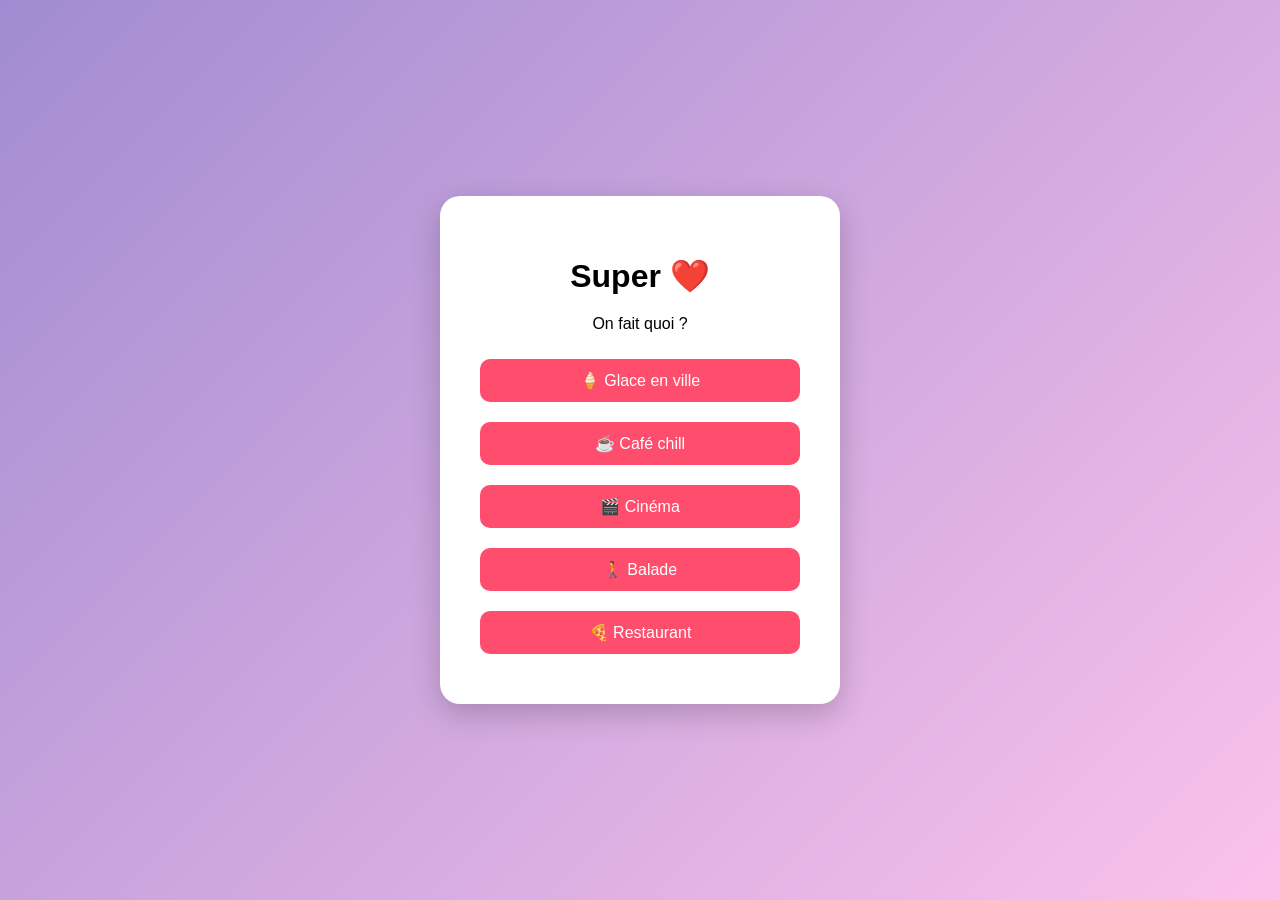
==== activities.html @ 4b6b656b "Create activities.html" ====
<!DOCTYPE html>
<html lang="fr">
<head>
<meta charset="UTF-8">
<title>Activités ❤️</title>

<style>
body{
    margin:0;
    height:100vh;
    display:flex;
    justify-content:center;
    align-items:center;
    font-family:Arial;
    background: linear-gradient(135deg, #a18cd1, #fbc2eb);
}

.card{
    background:white;
    padding:40px;
    border-radius:20px;
    text-align:center;
    box-shadow:0 10px 30px rgba(0,0,0,0.2);
    width:320px;
}

h1{
    margin-bottom:20px;
}

button{
    width:100%;
    margin:10px 0;
    padding:12px;
    font-size:16px;
    border:none;
    border-radius:10px;
    cursor:pointer;
    transition:0.2s;
    background:#ff4d6d;
    color:white;
}

button:hover{
    transform:scale(1.05);
}
</style>
</head>

<body>

<div class="card">
    <h1>Super ❤️</h1>
    <p>On fait quoi ?</p>

    <button onclick="choix('🍦 Glace en ville')">🍦 Glace en ville</button>
    <button onclick="choix('☕ Café chill')">☕ Café chill</button>
    <button onclick="choix('🎬 Cinéma')">🎬 Cinéma</button>
    <button onclick="choix('🚶 Balade')">🚶 Balade</button>
    <button onclick="choix('🍕 Restaurant')">🍕 Restaurant</button>
</div>

<script>
function choix(activite){
    localStorage.setItem("activite", activite);
    window.location.href = "date.html";
}
</script>

</body>
</html>
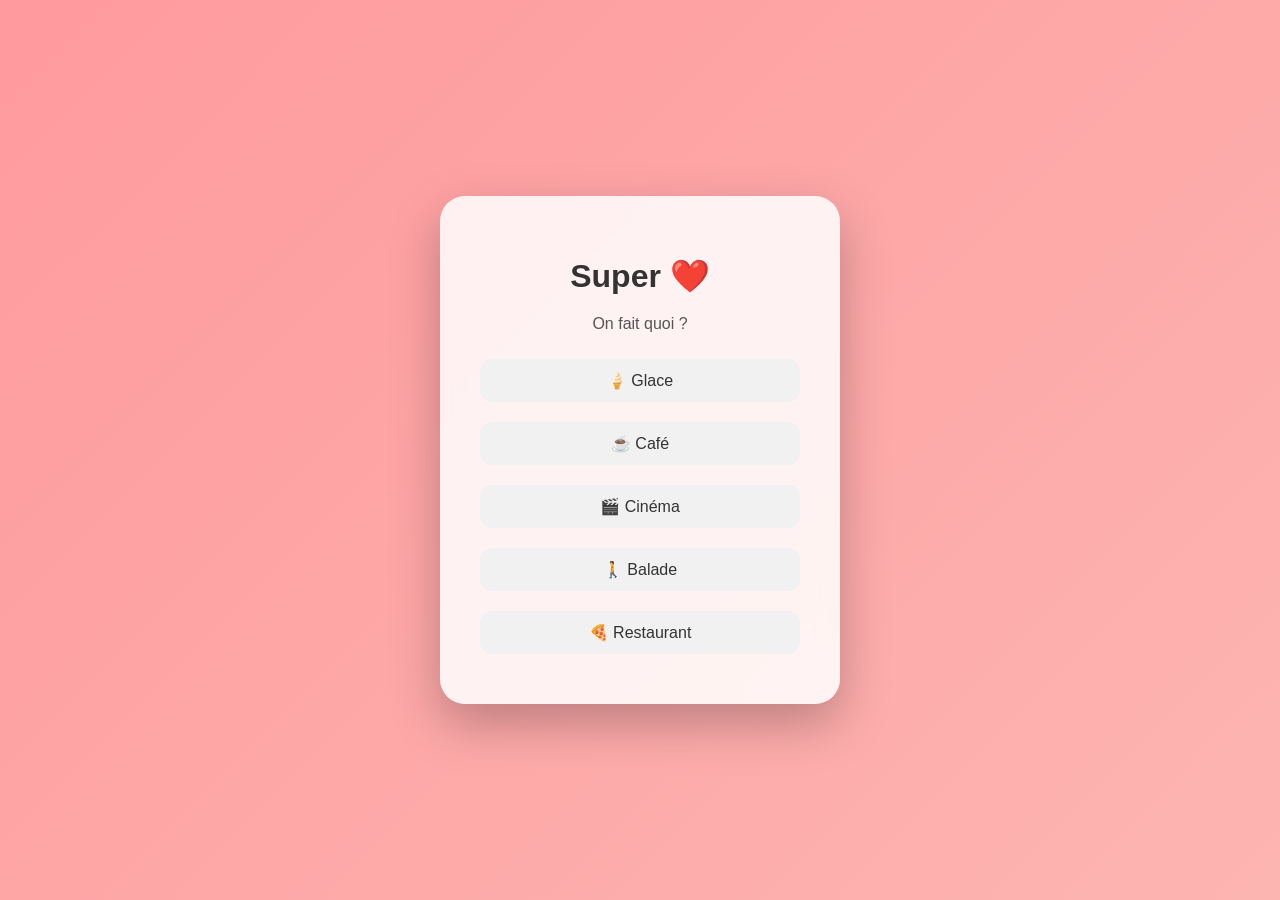
==== commit 54f72c4d: "Update activities.html" ====
--- a/activities.html
+++ b/activities.html
@@ -3,48 +3,7 @@
 <head>
 <meta charset="UTF-8">
 <title>Activités ❤️</title>
-
-<style>
-body{
-    margin:0;
-    height:100vh;
-    display:flex;
-    justify-content:center;
-    align-items:center;
-    font-family:Arial;
-    background: linear-gradient(135deg, #a18cd1, #fbc2eb);
-}
-
-.card{
-    background:white;
-    padding:40px;
-    border-radius:20px;
-    text-align:center;
-    box-shadow:0 10px 30px rgba(0,0,0,0.2);
-    width:320px;
-}
-
-h1{
-    margin-bottom:20px;
-}
-
-button{
-    width:100%;
-    margin:10px 0;
-    padding:12px;
-    font-size:16px;
-    border:none;
-    border-radius:10px;
-    cursor:pointer;
-    transition:0.2s;
-    background:#ff4d6d;
-    color:white;
-}
-
-button:hover{
-    transform:scale(1.05);
-}
-</style>
+<link rel="stylesheet" href="style.css">
 </head>
 
 <body>
@@ -53,17 +12,17 @@
     <h1>Super ❤️</h1>
     <p>On fait quoi ?</p>
 
-    <button onclick="choix('🍦 Glace en ville')">🍦 Glace en ville</button>
-    <button onclick="choix('☕ Café chill')">☕ Café chill</button>
-    <button onclick="choix('🎬 Cinéma')">🎬 Cinéma</button>
-    <button onclick="choix('🚶 Balade')">🚶 Balade</button>
-    <button onclick="choix('🍕 Restaurant')">🍕 Restaurant</button>
+    <button onclick="choose('🍦 Glace en ville')">🍦 Glace</button>
+    <button onclick="choose('☕ Café chill')">☕ Café</button>
+    <button onclick="choose('🎬 Cinéma')">🎬 Cinéma</button>
+    <button onclick="choose('🚶 Balade')">🚶 Balade</button>
+    <button onclick="choose('🍕 Restaurant')">🍕 Restaurant</button>
 </div>
 
 <script>
-function choix(activite){
-    localStorage.setItem("activite", activite);
-    window.location.href = "date.html";
+function choose(a){
+    localStorage.setItem("activity", a);
+    location.href = "date.html";
 }
 </script>
 
--- a/style.css
+++ b/style.css
@@ -0,0 +1,103 @@
+/* 🌈 Fond global animé */
+body{
+    margin:0;
+    height:100vh;
+    display:flex;
+    justify-content:center;
+    align-items:center;
+    font-family: "Segoe UI", Arial, sans-serif;
+    background: linear-gradient(135deg, #ff9a9e, #fad0c4, #a18cd1);
+    background-size: 400% 400%;
+    animation: gradientMove 10s ease infinite;
+    overflow:hidden;
+}
+
+/* 🎞 animation fond */
+@keyframes gradientMove {
+    0% {background-position:0% 50%;}
+    50% {background-position:100% 50%;}
+    100% {background-position:0% 50%;}
+}
+
+/* 💳 carte principale */
+.card{
+    background: rgba(255,255,255,0.85);
+    backdrop-filter: blur(10px);
+    padding:40px;
+    border-radius:25px;
+    text-align:center;
+    box-shadow:0 20px 50px rgba(0,0,0,0.25);
+    width:320px;
+    transition: transform 0.3s ease;
+}
+
+.card:hover{
+    transform: translateY(-5px);
+}
+
+/* ✨ titres */
+h1{
+    margin-bottom:20px;
+    color:#333;
+}
+
+p{
+    color:#555;
+}
+
+/* 🔘 boutons */
+button{
+    width:100%;
+    margin:10px 0;
+    padding:12px;
+    font-size:16px;
+    border:none;
+    border-radius:12px;
+    cursor:pointer;
+    transition:0.25s;
+}
+
+/* ❤️ bouton principal */
+#oui, .primary{
+    background: linear-gradient(135deg, #ff4d6d, #ff758f);
+    color:white;
+    box-shadow:0 8px 20px rgba(255,77,109,0.3);
+}
+
+#oui:hover, .primary:hover{
+    transform: scale(1.05);
+}
+
+/* 🤍 bouton neutre */
+button:not(#oui){
+    background:#f1f1f1;
+    color:#333;
+}
+
+button:not(#oui):hover{
+    background:#e6e6e6;
+}
+
+/* 📱 inputs (date / time) */
+input{
+    width:100%;
+    padding:10px;
+    margin:10px 0;
+    border-radius:12px;
+    border:1px solid #ddd;
+    font-size:15px;
+    outline:none;
+    transition:0.2s;
+}
+
+input:focus{
+    border-color:#ff4d6d;
+    box-shadow:0 0 0 3px rgba(255,77,109,0.2);
+}
+
+/* 💡 petit texte */
+#msg{
+    margin-top:10px;
+    color:#444;
+    font-size:14px;
+}
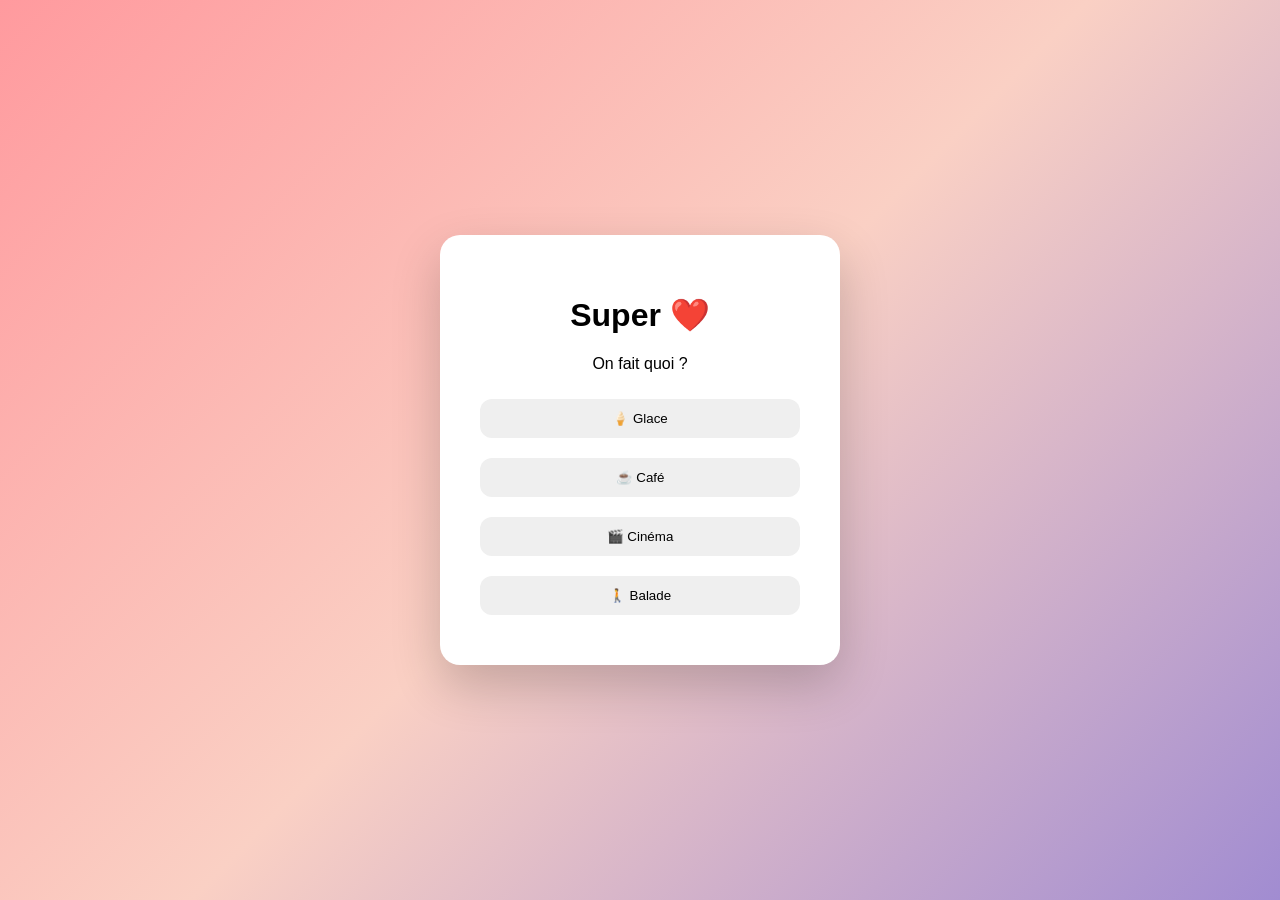
==== commit be86d19e: "Update activities.html" ====
--- a/activities.html
+++ b/activities.html
@@ -12,11 +12,10 @@
     <h1>Super ❤️</h1>
     <p>On fait quoi ?</p>
 
-    <button onclick="choose('🍦 Glace en ville')">🍦 Glace</button>
-    <button onclick="choose('☕ Café chill')">☕ Café</button>
+    <button onclick="choose('🍦 Glace')">🍦 Glace</button>
+    <button onclick="choose('☕ Café')">☕ Café</button>
     <button onclick="choose('🎬 Cinéma')">🎬 Cinéma</button>
     <button onclick="choose('🚶 Balade')">🚶 Balade</button>
-    <button onclick="choose('🍕 Restaurant')">🍕 Restaurant</button>
 </div>
 
 <script>
--- a/style.css
+++ b/style.css
@@ -1,103 +1,33 @@
-/* 🌈 Fond global animé */
 body{
     margin:0;
     height:100vh;
     display:flex;
     justify-content:center;
     align-items:center;
-    font-family: "Segoe UI", Arial, sans-serif;
+    font-family:Arial;
     background: linear-gradient(135deg, #ff9a9e, #fad0c4, #a18cd1);
-    background-size: 400% 400%;
-    animation: gradientMove 10s ease infinite;
     overflow:hidden;
 }
 
-/* 🎞 animation fond */
-@keyframes gradientMove {
-    0% {background-position:0% 50%;}
-    50% {background-position:100% 50%;}
-    100% {background-position:0% 50%;}
+.card{
+    background:white;
+    padding:40px;
+    border-radius:20px;
+    text-align:center;
+    box-shadow:0 20px 50px rgba(0,0,0,0.2);
+    width:320px;
 }
 
-/* 💳 carte principale */
-.card{
-    background: rgba(255,255,255,0.85);
-    backdrop-filter: blur(10px);
-    padding:40px;
-    border-radius:25px;
-    text-align:center;
-    box-shadow:0 20px 50px rgba(0,0,0,0.25);
-    width:320px;
-    transition: transform 0.3s ease;
-}
-
-.card:hover{
-    transform: translateY(-5px);
-}
-
-/* ✨ titres */
-h1{
-    margin-bottom:20px;
-    color:#333;
-}
-
-p{
-    color:#555;
-}
-
-/* 🔘 boutons */
 button{
     width:100%;
     margin:10px 0;
     padding:12px;
-    font-size:16px;
     border:none;
     border-radius:12px;
     cursor:pointer;
-    transition:0.25s;
 }
 
-/* ❤️ bouton principal */
-#oui, .primary{
-    background: linear-gradient(135deg, #ff4d6d, #ff758f);
+.primary{
+    background:#ff4d6d;
     color:white;
-    box-shadow:0 8px 20px rgba(255,77,109,0.3);
 }
-
-#oui:hover, .primary:hover{
-    transform: scale(1.05);
-}
-
-/* 🤍 bouton neutre */
-button:not(#oui){
-    background:#f1f1f1;
-    color:#333;
-}
-
-button:not(#oui):hover{
-    background:#e6e6e6;
-}
-
-/* 📱 inputs (date / time) */
-input{
-    width:100%;
-    padding:10px;
-    margin:10px 0;
-    border-radius:12px;
-    border:1px solid #ddd;
-    font-size:15px;
-    outline:none;
-    transition:0.2s;
-}
-
-input:focus{
-    border-color:#ff4d6d;
-    box-shadow:0 0 0 3px rgba(255,77,109,0.2);
-}
-
-/* 💡 petit texte */
-#msg{
-    margin-top:10px;
-    color:#444;
-    font-size:14px;
-}
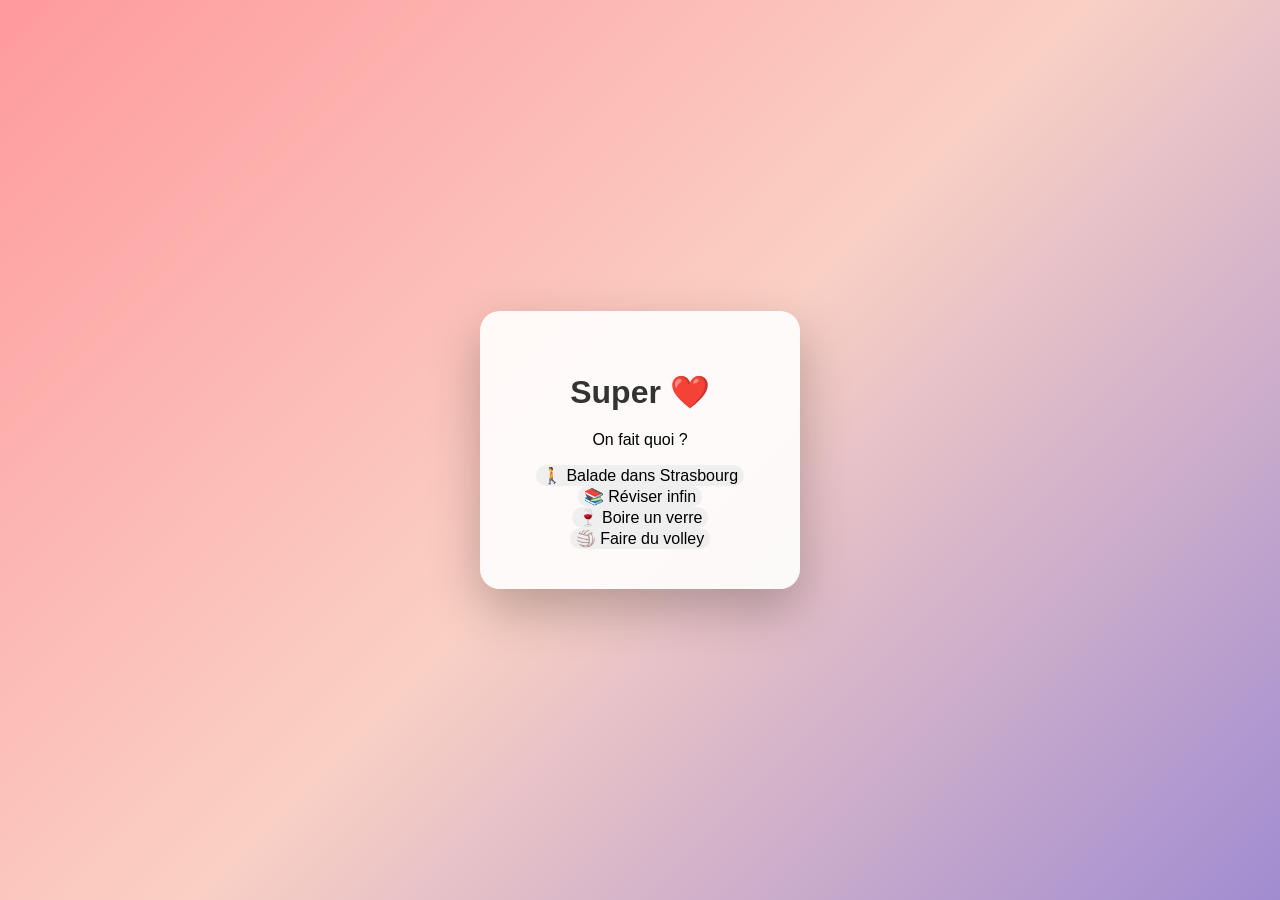
==== commit 6a11ec2c: "Update activities.html" ====
--- a/activities.html
+++ b/activities.html
@@ -12,15 +12,26 @@
     <h1>Super ❤️</h1>
     <p>On fait quoi ?</p>
 
-    <button onclick="choose('🍦 Glace')">🍦 Glace</button>
-    <button onclick="choose('☕ Café')">☕ Café</button>
-    <button onclick="choose('🎬 Cinéma')">🎬 Cinéma</button>
-    <button onclick="choose('🚶 Balade')">🚶 Balade</button>
+    <button onclick="choose('🚶 Balade dans Strasbourg')">
+        🚶 Balade dans Strasbourg
+    </button>
+
+    <button onclick="choose('📚 Réviser infin')">
+        📚 Réviser infin
+    </button>
+
+    <button onclick="choose('🍷 Boire un verre')">
+        🍷 Boire un verre
+    </button>
+
+    <button onclick="choose('🏐 Faire du volley')">
+        🏐 Faire du volley
+    </button>
 </div>
 
 <script>
-function choose(a){
-    localStorage.setItem("activity", a);
+function choose(activity){
+    localStorage.setItem("activity", activity);
     location.href = "date.html";
 }
 </script>
--- a/style.css
+++ b/style.css
@@ -1,33 +1,58 @@
+*{
+    box-sizing: border-box;
+}
+
 body{
     margin:0;
     height:100vh;
     display:flex;
     justify-content:center;
     align-items:center;
-    font-family:Arial;
+    font-family: Arial, sans-serif;
     background: linear-gradient(135deg, #ff9a9e, #fad0c4, #a18cd1);
     overflow:hidden;
 }
 
+/* 💳 carte */
 .card{
-    background:white;
+    position:relative;
+    width:320px;
     padding:40px;
     border-radius:20px;
+    background: rgba(255,255,255,0.9);
+    box-shadow: 0 20px 50px rgba(0,0,0,0.25);
     text-align:center;
-    box-shadow:0 20px 50px rgba(0,0,0,0.2);
-    width:320px;
 }
 
+/* ✨ titres */
+h1{
+    margin-bottom:20px;
+    color:#333;
+}
+
+/* 🔘 boutons base */
 button{
-    width:100%;
-    margin:10px 0;
-    padding:12px;
     border:none;
     border-radius:12px;
     cursor:pointer;
+    font-size:16px;
 }
 
+/* ❤️ OUI */
 .primary{
-    background:#ff4d6d;
+    width:100%;
+    padding:12px;
+    margin:10px 0;
+    background: linear-gradient(135deg, #ff4d6d, #ff758f);
     color:white;
 }
+
+/* ❌ NON */
+#non{
+    position:absolute;
+    width: auto;
+    padding: 10px 22px;
+    white-space: nowrap;
+    background:#e6e6e6;
+    color:#333;
+}
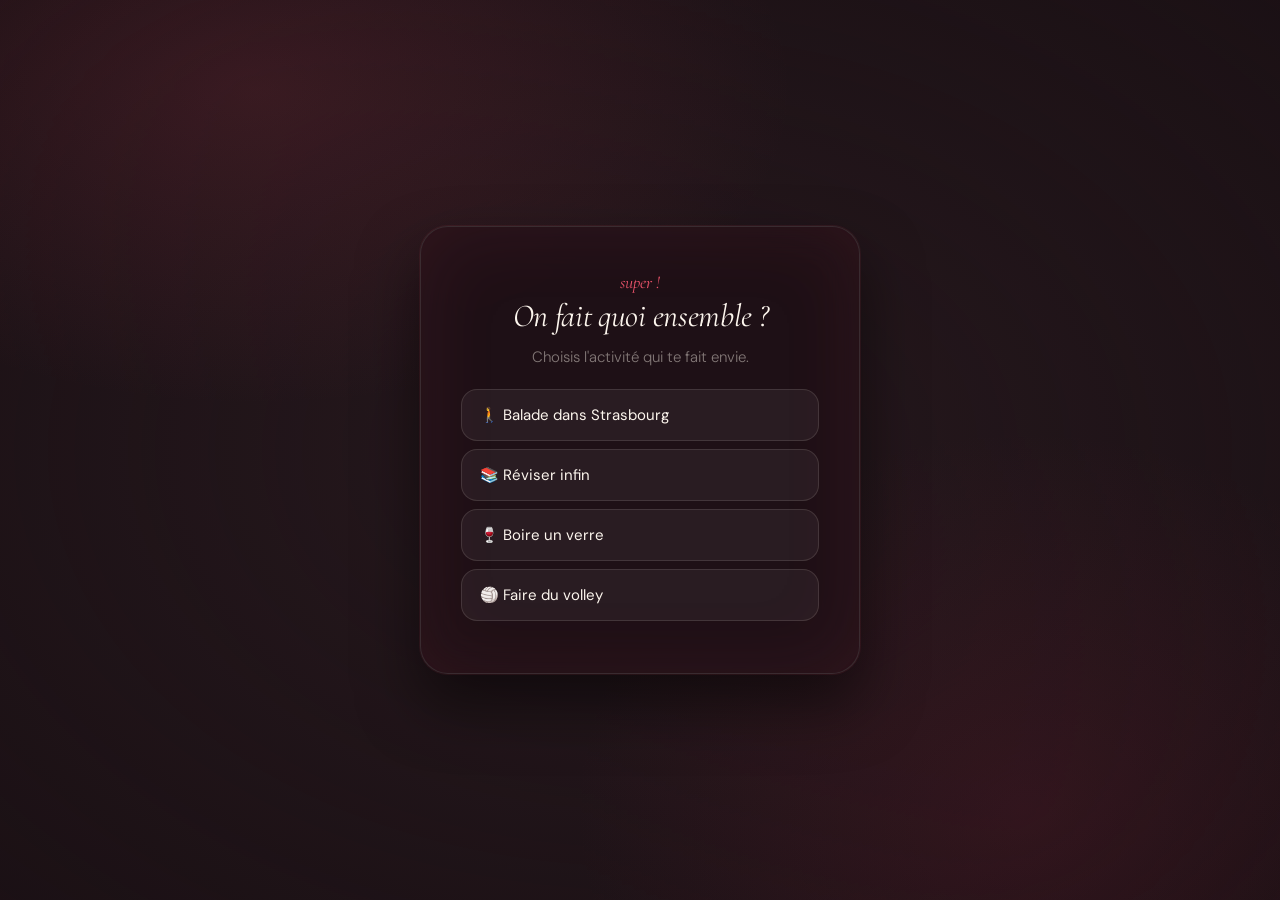
==== commit a74a163f: "Add files via upload" ====
--- a/activities.html
+++ b/activities.html
@@ -2,37 +2,35 @@
 <html lang="fr">
 <head>
 <meta charset="UTF-8">
+<meta name="viewport" content="width=device-width, initial-scale=1">
 <title>Activités ❤️</title>
 <link rel="stylesheet" href="style.css">
 </head>
-
 <body>
 
 <div class="card">
-    <h1>Super ❤️</h1>
-    <p>On fait quoi ?</p>
+  <div class="label">super !</div>
+  <h1>On fait quoi ensemble ?</h1>
+  <p>Choisis l'activité qui te fait envie.</p>
 
-    <button onclick="choose('🚶 Balade dans Strasbourg')">
-        🚶 Balade dans Strasbourg
-    </button>
-
-    <button onclick="choose('📚 Réviser infin')">
-        📚 Réviser infin
-    </button>
-
-    <button onclick="choose('🍷 Boire un verre')">
-        🍷 Boire un verre
-    </button>
-
-    <button onclick="choose('🏐 Faire du volley')">
-        🏐 Faire du volley
-    </button>
+  <button class="activity-btn" onclick="choose('🚶 Balade dans Strasbourg')">
+    🚶 Balade dans Strasbourg
+  </button>
+  <button class="activity-btn" onclick="choose('📚 Réviser infin')">
+    📚 Réviser infin
+  </button>
+  <button class="activity-btn" onclick="choose('🍷 Boire un verre')">
+    🍷 Boire un verre
+  </button>
+  <button class="activity-btn" onclick="choose('🏐 Faire du volley')">
+    🏐 Faire du volley
+  </button>
 </div>
 
 <script>
-function choose(activity){
-    localStorage.setItem("activity", activity);
-    location.href = "date.html";
+function choose(activity) {
+  localStorage.setItem("activity", activity);
+  location.href = "date.html";
 }
 </script>
 
--- a/style.css
+++ b/style.css
@@ -1,58 +1,301 @@
-*{
-    box-sizing: border-box;
-}
-
-body{
-    margin:0;
-    height:100vh;
-    display:flex;
-    justify-content:center;
-    align-items:center;
-    font-family: Arial, sans-serif;
-    background: linear-gradient(135deg, #ff9a9e, #fad0c4, #a18cd1);
-    overflow:hidden;
-}
-
-/* 💳 carte */
-.card{
-    position:relative;
-    width:320px;
-    padding:40px;
-    border-radius:20px;
-    background: rgba(255,255,255,0.9);
-    box-shadow: 0 20px 50px rgba(0,0,0,0.25);
-    text-align:center;
-}
-
-/* ✨ titres */
-h1{
-    margin-bottom:20px;
-    color:#333;
-}
-
-/* 🔘 boutons base */
-button{
-    border:none;
-    border-radius:12px;
-    cursor:pointer;
-    font-size:16px;
-}
-
-/* ❤️ OUI */
-.primary{
-    width:100%;
-    padding:12px;
-    margin:10px 0;
-    background: linear-gradient(135deg, #ff4d6d, #ff758f);
-    color:white;
-}
-
-/* ❌ NON */
-#non{
-    position:absolute;
-    width: auto;
-    padding: 10px 22px;
-    white-space: nowrap;
-    background:#e6e6e6;
-    color:#333;
-}
+@import url('https://fonts.googleapis.com/css2?family=Cormorant+Garamond:ital,wght@0,300;0,400;0,600;1,300;1,400&family=DM+Sans:wght@300;400;500&display=swap');
+
+*, *::before, *::after {
+  box-sizing: border-box;
+  -webkit-tap-highlight-color: transparent;
+}
+
+:root {
+  --rose:     #e8536a;
+  --rose-glow: rgba(232, 83, 106, 0.35);
+  --cream:    #fdf6ee;
+  --warm-dark: #1a1014;
+  --mid:      #2e1e24;
+  --muted:    rgba(253, 246, 238, 0.45);
+  --border:   rgba(253, 246, 238, 0.12);
+}
+
+html, body {
+  margin: 0;
+  height: 100%;
+  overflow: hidden;
+}
+
+body {
+  display: flex;
+  justify-content: center;
+  align-items: center;
+  background-color: var(--warm-dark);
+  font-family: 'DM Sans', sans-serif;
+  position: relative;
+}
+
+/* ── Ambient background ── */
+body::before {
+  content: '';
+  position: fixed;
+  inset: 0;
+  background:
+    radial-gradient(ellipse 60% 50% at 20% 10%, rgba(180, 60, 80, 0.18) 0%, transparent 70%),
+    radial-gradient(ellipse 50% 60% at 80% 90%, rgba(120, 30, 50, 0.22) 0%, transparent 70%),
+    radial-gradient(ellipse 80% 80% at 50% 50%, rgba(46, 30, 36, 0.6) 0%, transparent 100%);
+  pointer-events: none;
+  z-index: 0;
+}
+
+/* Floating petals */
+body::after {
+  content: '❤ ♡ ❤ ♡ ❤ ♡ ❤ ♡';
+  position: fixed;
+  top: -60px;
+  left: 0;
+  width: 100%;
+  font-size: 14px;
+  color: rgba(232, 83, 106, 0.08);
+  letter-spacing: 80px;
+  animation: floatDown 18s linear infinite;
+  pointer-events: none;
+  z-index: 0;
+  white-space: nowrap;
+}
+
+@keyframes floatDown {
+  from { transform: translateY(0); }
+  to   { transform: translateY(110vh); }
+}
+
+/* ── Card ── */
+.card {
+  position: relative;
+  z-index: 1;
+  width: 440px;
+  padding: 44px 40px;
+  border-radius: 28px;
+  background: rgba(30, 16, 22, 0.85);
+  border: 1px solid var(--border);
+  backdrop-filter: blur(20px);
+  -webkit-backdrop-filter: blur(20px);
+  box-shadow:
+    0 0 0 1px rgba(232, 83, 106, 0.08),
+    0 30px 60px rgba(0,0,0,0.5),
+    0 0 80px rgba(180, 60, 80, 0.12) inset;
+  text-align: center;
+  animation: appear 0.6s cubic-bezier(0.16, 1, 0.3, 1) both;
+}
+
+@keyframes appear {
+  from {
+    opacity: 0;
+    transform: translateY(24px) scale(0.96);
+  }
+  to {
+    opacity: 1;
+    transform: translateY(0) scale(1);
+  }
+}
+
+/* ── Typography ── */
+h1 {
+  font-family: 'Cormorant Garamond', serif;
+  font-size: 32px;
+  font-weight: 400;
+  font-style: italic;
+  color: var(--cream);
+  margin: 0 0 10px;
+  line-height: 1.2;
+  letter-spacing: -0.01em;
+}
+
+p {
+  font-size: 15px;
+  color: var(--muted);
+  margin: 0 0 20px;
+  font-weight: 300;
+  line-height: 1.6;
+}
+
+/* ── Primary button (OUI) ── */
+.primary {
+  display: block;
+  width: 100%;
+  padding: 17px;
+  margin-top: 16px;
+  border: none;
+  border-radius: 16px;
+  font-family: 'DM Sans', sans-serif;
+  font-size: 17px;
+  font-weight: 500;
+  letter-spacing: 0.01em;
+  cursor: pointer;
+  background: linear-gradient(135deg, #e8536a 0%, #c03050 100%);
+  color: #fff;
+  box-shadow:
+    0 12px 30px rgba(232, 83, 106, 0.35),
+    0 1px 0 rgba(255,255,255,0.12) inset;
+  transition: transform 0.15s ease, box-shadow 0.15s ease;
+}
+
+.primary:hover {
+  box-shadow:
+    0 16px 40px rgba(232, 83, 106, 0.45),
+    0 1px 0 rgba(255,255,255,0.12) inset;
+  transform: translateY(-1px);
+}
+
+.primary:active {
+  transform: scale(0.97);
+  box-shadow: 0 6px 20px rgba(232, 83, 106, 0.3);
+}
+
+/* ── NON button ── */
+#non {
+  position: absolute;
+  padding: 13px 24px;
+  font-family: 'DM Sans', sans-serif;
+  font-size: 15px;
+  font-weight: 400;
+  cursor: pointer;
+  border: none;
+  border-radius: 14px;
+  background: rgba(253, 246, 238, 0.07);
+  color: rgba(253, 246, 238, 0.5);
+  border: 1px solid var(--border);
+  transition: background 0.15s;
+}
+
+#non:hover {
+  background: rgba(253, 246, 238, 0.1);
+}
+
+/* ── Activity buttons ── */
+.activity-btn {
+  display: block;
+  width: 100%;
+  margin: 8px 0;
+  padding: 15px 18px;
+  border: 1px solid var(--border);
+  border-radius: 16px;
+  font-family: 'DM Sans', sans-serif;
+  font-size: 15px;
+  font-weight: 400;
+  color: var(--cream);
+  background: rgba(253, 246, 238, 0.05);
+  cursor: pointer;
+  text-align: left;
+  transition: all 0.18s ease;
+}
+
+.activity-btn:hover {
+  background: rgba(232, 83, 106, 0.12);
+  border-color: rgba(232, 83, 106, 0.35);
+  transform: translateX(4px);
+}
+
+.activity-btn:active {
+  transform: scale(0.98);
+}
+
+/* ── Inputs ── */
+input[type="date"],
+input[type="time"] {
+  display: block;
+  width: 100%;
+  padding: 14px 16px;
+  margin: 8px 0;
+  border-radius: 14px;
+  border: 1px solid var(--border);
+  font-family: 'DM Sans', sans-serif;
+  font-size: 15px;
+  background: rgba(253, 246, 238, 0.05);
+  color: var(--cream);
+  outline: none;
+  transition: border-color 0.2s, box-shadow 0.2s;
+  color-scheme: dark;
+}
+
+input[type="date"]:focus,
+input[type="time"]:focus {
+  border-color: rgba(232, 83, 106, 0.6);
+  box-shadow: 0 0 0 3px rgba(232, 83, 106, 0.12);
+}
+
+/* ── Message ── */
+#message {
+  margin-top: 16px;
+  font-size: 14px;
+  color: rgba(232, 83, 106, 0.75);
+  font-style: italic;
+  min-height: 20px;
+  transition: opacity 0.3s;
+}
+
+/* ── Decorative divider ── */
+.divider {
+  display: flex;
+  align-items: center;
+  gap: 12px;
+  margin: 20px 0 8px;
+  color: var(--border);
+  font-size: 12px;
+}
+.divider::before, .divider::after {
+  content: '';
+  flex: 1;
+  height: 1px;
+  background: var(--border);
+}
+
+/* ── Label ── */
+.label {
+  display: inline-block;
+  font-family: 'Cormorant Garamond', serif;
+  font-style: italic;
+  font-size: 18px;
+  color: var(--rose);
+  margin-bottom: 4px;
+}
+
+/* ── Confirm screen ── */
+.confirm-screen {
+  position: fixed;
+  inset: 0;
+  display: flex;
+  flex-direction: column;
+  align-items: center;
+  justify-content: center;
+  background: var(--warm-dark);
+  z-index: 99;
+  animation: appear 0.7s cubic-bezier(0.16,1,0.3,1) both;
+  text-align: center;
+  padding: 40px;
+}
+
+.confirm-screen .big-heart {
+  font-size: 64px;
+  animation: pulse 1.5s ease-in-out infinite;
+  display: block;
+  margin-bottom: 24px;
+}
+
+@keyframes pulse {
+  0%, 100% { transform: scale(1); }
+  50%       { transform: scale(1.12); }
+}
+
+.confirm-screen h1 {
+  font-size: 40px;
+}
+
+.confirm-screen p {
+  font-size: 17px;
+  color: var(--muted);
+}
+
+/* ── Responsive ── */
+@media (max-width: 480px) {
+  .card {
+    width: calc(100vw - 32px);
+    padding: 32px 24px;
+  }
+  h1 { font-size: 26px; }
+}
